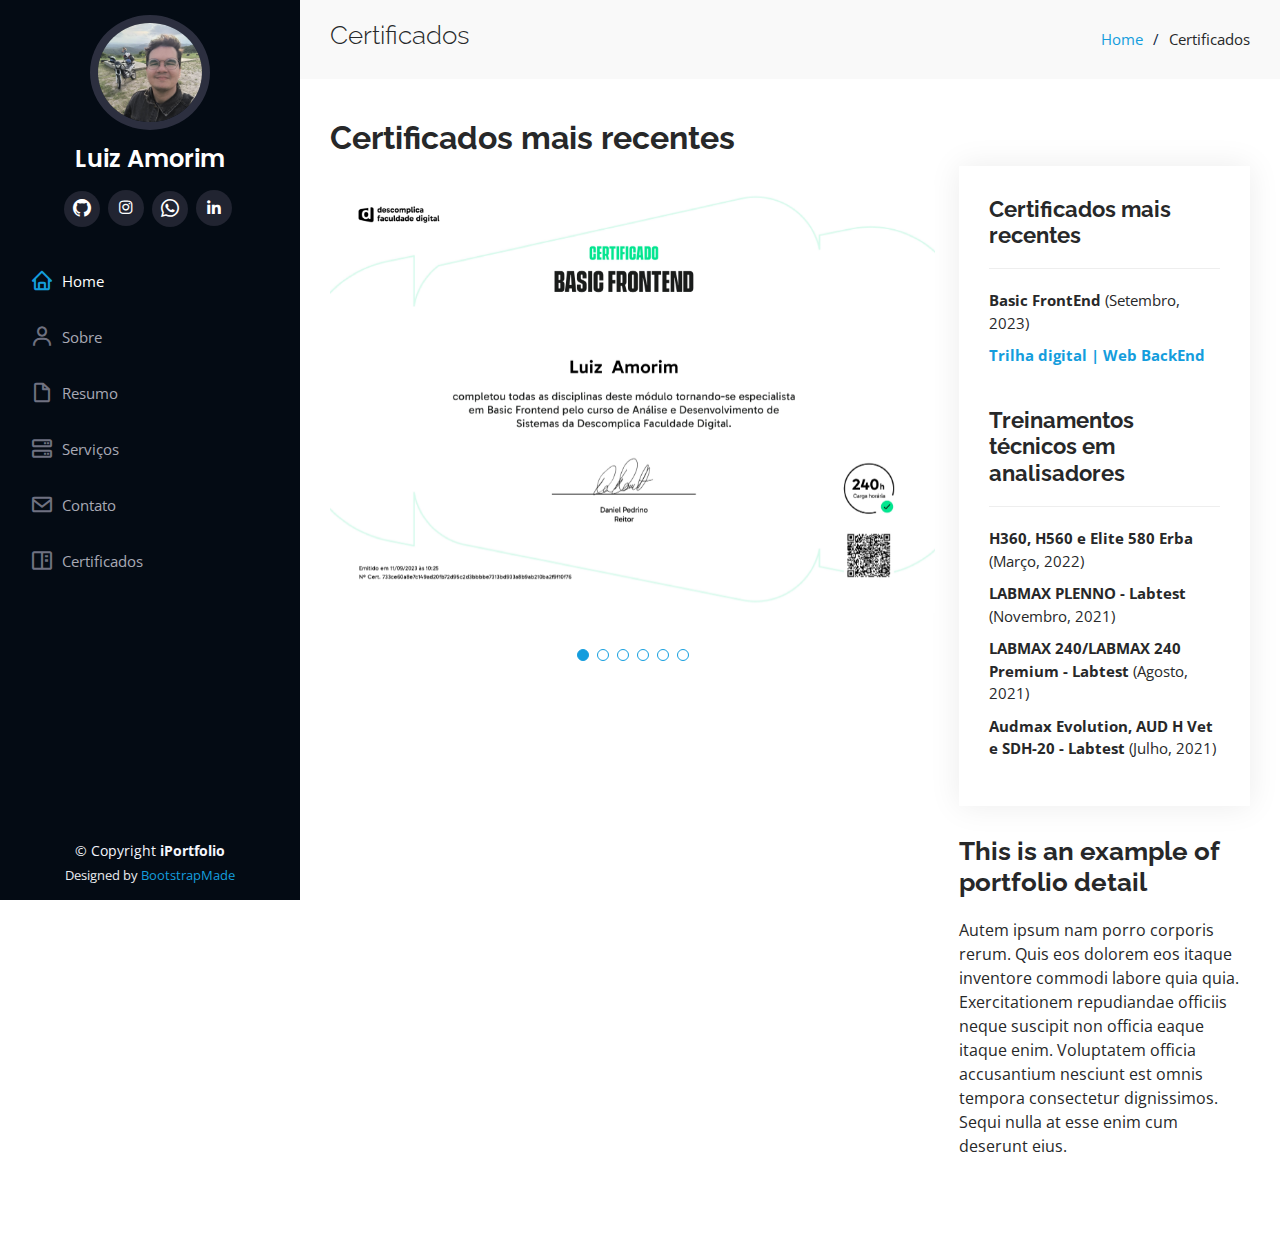
==== Certificados.html @ 624e808c "certificados" ====
<!DOCTYPE html>
<html lang="en">

<head>
  <meta charset="utf-8">
  <meta content="width=device-width, initial-scale=1.0" name="viewport">

  <title>Certificados</title>
  <meta content="" name="description">
  <meta content="" name="keywords">

  <!-- Favicons -->
  <link href="assets/img/favicon.png" rel="icon">
  <link href="assets/img/apple-touch-icon.png" rel="apple-touch-icon">

  <!-- Google Fonts -->
  <link href="https://fonts.googleapis.com/css?family=Open+Sans:300,300i,400,400i,600,600i,700,700i|Raleway:300,300i,400,400i,500,500i,600,600i,700,700i|Poppins:300,300i,400,400i,500,500i,600,600i,700,700i" rel="stylesheet">

  <!-- Vendor CSS Files -->
  <link href="assets/vendor/aos/aos.css" rel="stylesheet">
  <link href="assets/vendor/bootstrap/css/bootstrap.min.css" rel="stylesheet">
  <link href="assets/vendor/bootstrap-icons/bootstrap-icons.css" rel="stylesheet">
  <link href="assets/vendor/boxicons/css/boxicons.min.css" rel="stylesheet">
  <link href="assets/vendor/glightbox/css/glightbox.min.css" rel="stylesheet">
  <link href="assets/vendor/swiper/swiper-bundle.min.css" rel="stylesheet">

  <!-- Template Main CSS File -->
  <link href="assets/css/style.css" rel="stylesheet">

  <!-- =======================================================
  * Template Name: iPortfolio
  * Updated: Jul 27 2023 with Bootstrap v5.3.1
  * Template URL: https://bootstrapmade.com/iportfolio-bootstrap-portfolio-websites-template/
  * Author: BootstrapMade.com
  * License: https://bootstrapmade.com/license/
  ======================================================== -->
</head>

<body>

  <!-- ======= Mobile nav toggle button ======= -->
  <i class="bi bi-list mobile-nav-toggle d-xl-none"></i>

  <!-- ======= Header ======= -->
  <header id="header">
    <div class="d-flex flex-column">

      <div class="profile">
        <img src="assets/img/profile-img.jpeg" alt="" class="img-fluid rounded-circle">
        <h1 class="text-light"><a href="index.html">Luiz Amorim</a></h1>
        <div class="social-links mt-3 text-center">
          <a href="https://github.com/JZLZ" class="github"><i class="bi bi-github"></i></a>
          <a href="https://www.instagram.com/luiz_ofilho/" class="instagram"><i class="bx bxl-instagram"></i></a>
          <a href="https://wa.me/5581997452372" class="whatsapp"><i class="bi bi-whatsapp"></i></a>
          <a href="https://www.linkedin.com/in/jzlz/" class="linkedin"><i class="bx bxl-linkedin"></i></a>
        </div>
      </div>

      <nav id="navbar" class="nav-menu navbar">
        <ul>
          <li><a href="index.html" class="nav-link scrollto active"><i class="bx bx-home"></i> <span>Home</span></a></li>
          <li><a href="index.htmlindex.html#about" class="nav-link scrollto"><i class="bx bx-user"></i> <span>Sobre</span></a></li>
          <li><a href="index.html#resume" class="nav-link scrollto"><i class="bx bx-file-blank"></i> <span>Resumo</span></a></li>
          <li><a href="index.html#services" class="nav-link scrollto"><i class="bx bx-server"></i> <span>Serviços</span></a></li>
          <li><a href="index.html#contact" class="nav-link scrollto"><i class="bx bx-envelope"></i> <span>Contato</span></a></li>
          <li><a href="Certificados.html" class="nav-link scrollto"><i class="bx bx-book-content"></i> <span>Certificados</span></a></li>
        </ul>
      </nav><!-- .nav-menu -->
    </div>
  </header><!-- End Header -->

  <main id="main">

    <!-- ======= Breadcrumbs ======= -->
    <section id="breadcrumbs" class="breadcrumbs">
      <div class="container">

        <div class="d-flex justify-content-between align-items-center">
          <h2>Certificados</h2>
          <ol>
            <li><a href="index.html">Home</a></li>
            <li>Certificados</li>
          </ol>
        </div>

      </div>
    </section><!-- End Breadcrumbs -->

    <!-- ======= Portfolio Details Section ======= -->
    <section id="portfolio-details" class="portfolio-details">
      <div class="container">
        <h2><b>Certificados mais recentes</b></h2>

        <div class="row gy-4">

          <div class="col-lg-8">
            <div class="portfolio-details-slider swiper">
              <div class="swiper-wrapper align-items-center">
                <div class="swiper-slide">
                  <img src="assets/certificados/Basic FrontEnd_page-0001.jpg" alt="">
                </div>

                <div class="swiper-slide">
                  <img src="https://media.licdn.com/dms/image/sync/D4D27AQEociqWlqI24g/articleshare-shrink_800/0/1695219539178?e=1696968000&v=beta&t=RDynOLt2sUQAKeTplDEaIslilQl4F1YNQlPYbWREIt0" alt="">
                </div>
                
                <div class="swiper-slide">
                  <img src="assets/certificados/Erba - Hematologia_page-0001.jpg" alt="">
                </div>
                               
                <div class="swiper-slide">
                  <img src="assets/certificados/LABMAX PLENNO_page-0001.jpg" alt="">
                </div>
                
                <div class="swiper-slide">
                  <img src="assets/certificados/LABMAX 240_page-0001.jpg" alt="">
                </div>
                
                <div class="swiper-slide">
                  <img src="assets/certificados/Audmax Evolution, AUD H VET e SDH-20_page-0001.jpg" alt="">
                </div>
              </div>
              <div class="swiper-pagination"></div>
            </div>
          </div>

          <div class="col-lg-4">
            <div class="portfolio-info">
              <h3>Certificados mais recentes</h3>
              <ul>
                <li><strong>Basic FrontEnd</strong> (Setembro, 2023)</li>
                <li><a href="https://cursos.ada.tech/curso-digital/ead0a981-2964-479d-8324-bba82190efa4/conclusao"><strong>Trilha digital | Web BackEnd</strong></a></li>
              </ul><br>
              <h3>Treinamentos técnicos em analisadores</h3>
              <ul>
                <li><strong>H360, H560 e Elite 580 Erba</strong> (Março, 2022)</li>
                <li><strong>LABMAX PLENNO - Labtest </strong> (Novembro, 2021)</li>
                <li><strong>LABMAX 240/LABMAX 240 Premium - Labtest</strong> (Agosto, 2021)</li>
                <li><strong>Audmax Evolution, AUD H Vet e SDH-20 - Labtest</strong> (Julho, 2021)</li>
              </ul>
            </div>
            <div class="portfolio-description">
              <h2>This is an example of portfolio detail</h2>
              <p>
                Autem ipsum nam porro corporis rerum. Quis eos dolorem eos itaque inventore commodi labore quia quia. Exercitationem repudiandae officiis neque suscipit non officia eaque itaque enim. Voluptatem officia accusantium nesciunt est omnis tempora consectetur dignissimos. Sequi nulla at esse enim cum deserunt eius.
              </p>
            </div>
          </div>

        </div>

      </div>
    </section><!-- End Portfolio Details Section -->

  </main><!-- End #main -->

  <!-- ======= Footer ======= -->
  <footer id="footer">
    <div class="container">
      <div class="copyright">
        &copy; Copyright <strong><span>iPortfolio</span></strong>
      </div>
      <div class="credits">
        <!-- All the links in the footer should remain intact. -->
        <!-- You can delete the links only if you purchased the pro version. -->
        <!-- Licensing information: https://bootstrapmade.com/license/ -->
        <!-- Purchase the pro version with working PHP/AJAX contact form: https://bootstrapmade.com/iportfolio-bootstrap-portfolio-websites-template/ -->
        Designed by <a href="https://bootstrapmade.com/">BootstrapMade</a>
      </div>
    </div>
  </footer><!-- End  Footer -->

  <a href="#" class="back-to-top d-flex align-items-center justify-content-center"><i class="bi bi-arrow-up-short"></i></a>

  <!-- Vendor JS Files -->
  <script src="assets/vendor/purecounter/purecounter_vanilla.js"></script>
  <script src="assets/vendor/aos/aos.js"></script>
  <script src="assets/vendor/bootstrap/js/bootstrap.bundle.min.js"></script>
  <script src="assets/vendor/glightbox/js/glightbox.min.js"></script>
  <script src="assets/vendor/isotope-layout/isotope.pkgd.min.js"></script>
  <script src="assets/vendor/swiper/swiper-bundle.min.js"></script>
  <script src="assets/vendor/typed.js/typed.umd.js"></script>
  <script src="assets/vendor/waypoints/noframework.waypoints.js"></script>
  <script src="assets/vendor/php-email-form/validate.js"></script>

  <!-- Template Main JS File -->
  <script src="assets/js/main.js"></script>

</body>

</html>
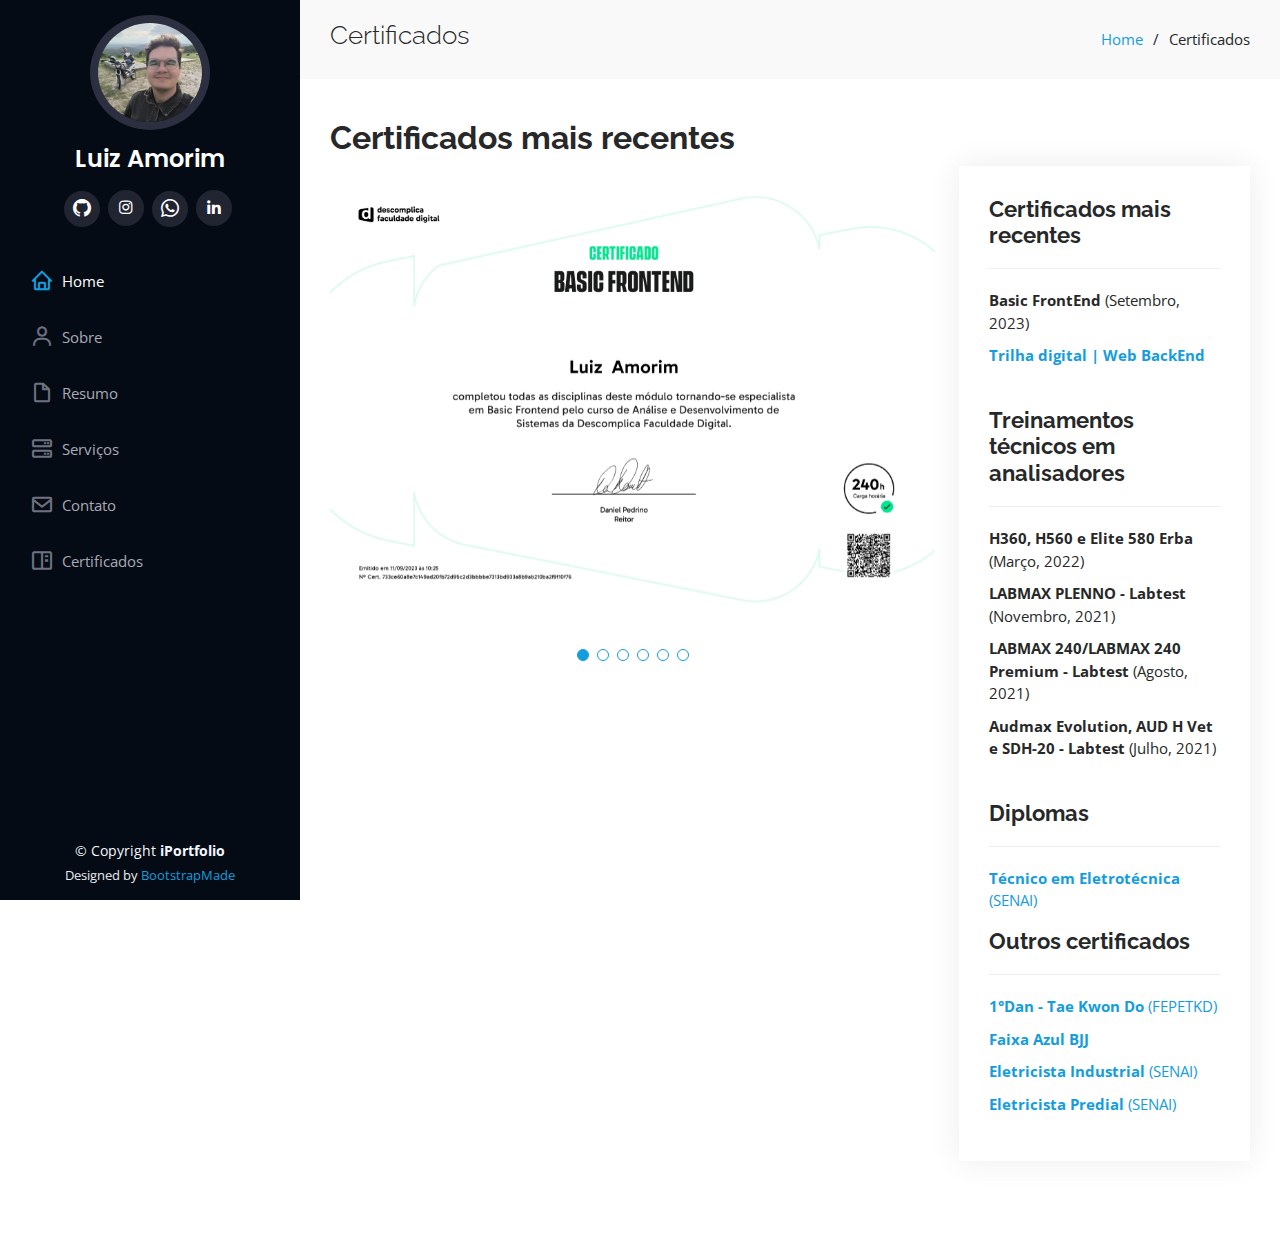
==== commit 45df9957: "certificados-V.2" ====
--- a/Certificados.html
+++ b/Certificados.html
@@ -23,6 +23,7 @@
   <link href="assets/vendor/boxicons/css/boxicons.min.css" rel="stylesheet">
   <link href="assets/vendor/glightbox/css/glightbox.min.css" rel="stylesheet">
   <link href="assets/vendor/swiper/swiper-bundle.min.css" rel="stylesheet">
+  
 
   <!-- Template Main CSS File -->
   <link href="assets/css/style.css" rel="stylesheet">
@@ -59,7 +60,7 @@
       <nav id="navbar" class="nav-menu navbar">
         <ul>
           <li><a href="index.html" class="nav-link scrollto active"><i class="bx bx-home"></i> <span>Home</span></a></li>
-          <li><a href="index.htmlindex.html#about" class="nav-link scrollto"><i class="bx bx-user"></i> <span>Sobre</span></a></li>
+          <li><a href="index.html#about" class="nav-link scrollto"><i class="bx bx-user"></i> <span>Sobre</span></a></li>
           <li><a href="index.html#resume" class="nav-link scrollto"><i class="bx bx-file-blank"></i> <span>Resumo</span></a></li>
           <li><a href="index.html#services" class="nav-link scrollto"><i class="bx bx-server"></i> <span>Serviços</span></a></li>
           <li><a href="index.html#contact" class="nav-link scrollto"><i class="bx bx-envelope"></i> <span>Contato</span></a></li>
@@ -137,13 +138,29 @@
                 <li><strong>LABMAX PLENNO - Labtest </strong> (Novembro, 2021)</li>
                 <li><strong>LABMAX 240/LABMAX 240 Premium - Labtest</strong> (Agosto, 2021)</li>
                 <li><strong>Audmax Evolution, AUD H Vet e SDH-20 - Labtest</strong> (Julho, 2021)</li>
+              </ul><br>
+              <h3>Diplomas</h3>
+              <ul>
+                <li><a href="#" onclick="abrirImagem('assets/certificados/Diploma, eletrotecnica._page-0001.jpg')"><strong>Técnico em Eletrotécnica </strong> (SENAI)</a></li>
               </ul>
+              <h3>Outros certificados</h3>
+              <ul>
+                <li><a href="#" onclick="abrirImagem('assets/certificados/TKD.jpeg')"><strong>1°Dan - Tae Kwon Do</strong> (FEPETKD)</a></li>
+                <li><a href="#" onclick="abrirImagem('assets/certificados/BJJAzul.jpeg')"><strong>Faixa Azul BJJ</strong></a></li>
+                <li><a href="#" onclick="abrirImagem('assets/certificados/EletricisataIndustrial.jpeg')"><strong>Eletricista Industrial</strong> (SENAI)</a></li>
+                <li><a href="#" onclick="abrirImagem('assets/certificados/EletricistaPredial.jpeg')"><strong>Eletricista Predial</strong> (SENAI)</a></li>
+              </ul>
+              <div id="modal" class="modal">
+                <span class="close" onclick="fecharImagem()">&times;</span>
+                <img src="" alt="Imagem" id="imagem">
+              </div>
+                
             </div>
             <div class="portfolio-description">
-              <h2>This is an example of portfolio detail</h2>
+             <!-- <h2>This is an example of portfolio detail</h2>
               <p>
                 Autem ipsum nam porro corporis rerum. Quis eos dolorem eos itaque inventore commodi labore quia quia. Exercitationem repudiandae officiis neque suscipit non officia eaque itaque enim. Voluptatem officia accusantium nesciunt est omnis tempora consectetur dignissimos. Sequi nulla at esse enim cum deserunt eius.
-              </p>
+              </p>-->
             </div>
           </div>
 
@@ -185,6 +202,8 @@
 
   <!-- Template Main JS File -->
   <script src="assets/js/main.js"></script>
+  <!--Abre e fecha imagens (luiz amorim)-->
+  <script src="assets/js/main.js"></script>
 
 </body>
 
--- a/assets/css/style.css
+++ b/assets/css/style.css
@@ -841,6 +841,49 @@
 }
 
 /*--------------------------------------------------------------
+# Certificados (abrir e fechar imagens)
+--------------------------------------------------------------*/
+
+.modal {
+  display: none;
+  position: absolute;
+  z-index: 1;
+  padding-top: 100px;
+  left: 0;
+  top: 0;
+  width: 100%;
+  height: 100%;
+  overflow: auto;
+  background-color: rgb(0, 0, 0);
+  background-color: #149ddd6d;
+}
+
+.modal img {
+  margin: auto;
+  display: block;
+  width: 80%;
+  max-width: 800px;
+}
+
+.close {
+  position: absolute;
+  top: 45px;
+  right: 35px;
+  color: #f1f1f1;
+  font-size: 40px;
+  font-weight: bold;
+  transition: 0.3s;
+}
+
+.close:hover,
+.close:focus {
+  color: #bbb;
+  text-decoration: none;
+  cursor: pointer;
+}
+
+
+/*--------------------------------------------------------------
 # Contact
 --------------------------------------------------------------*/
 .contact {
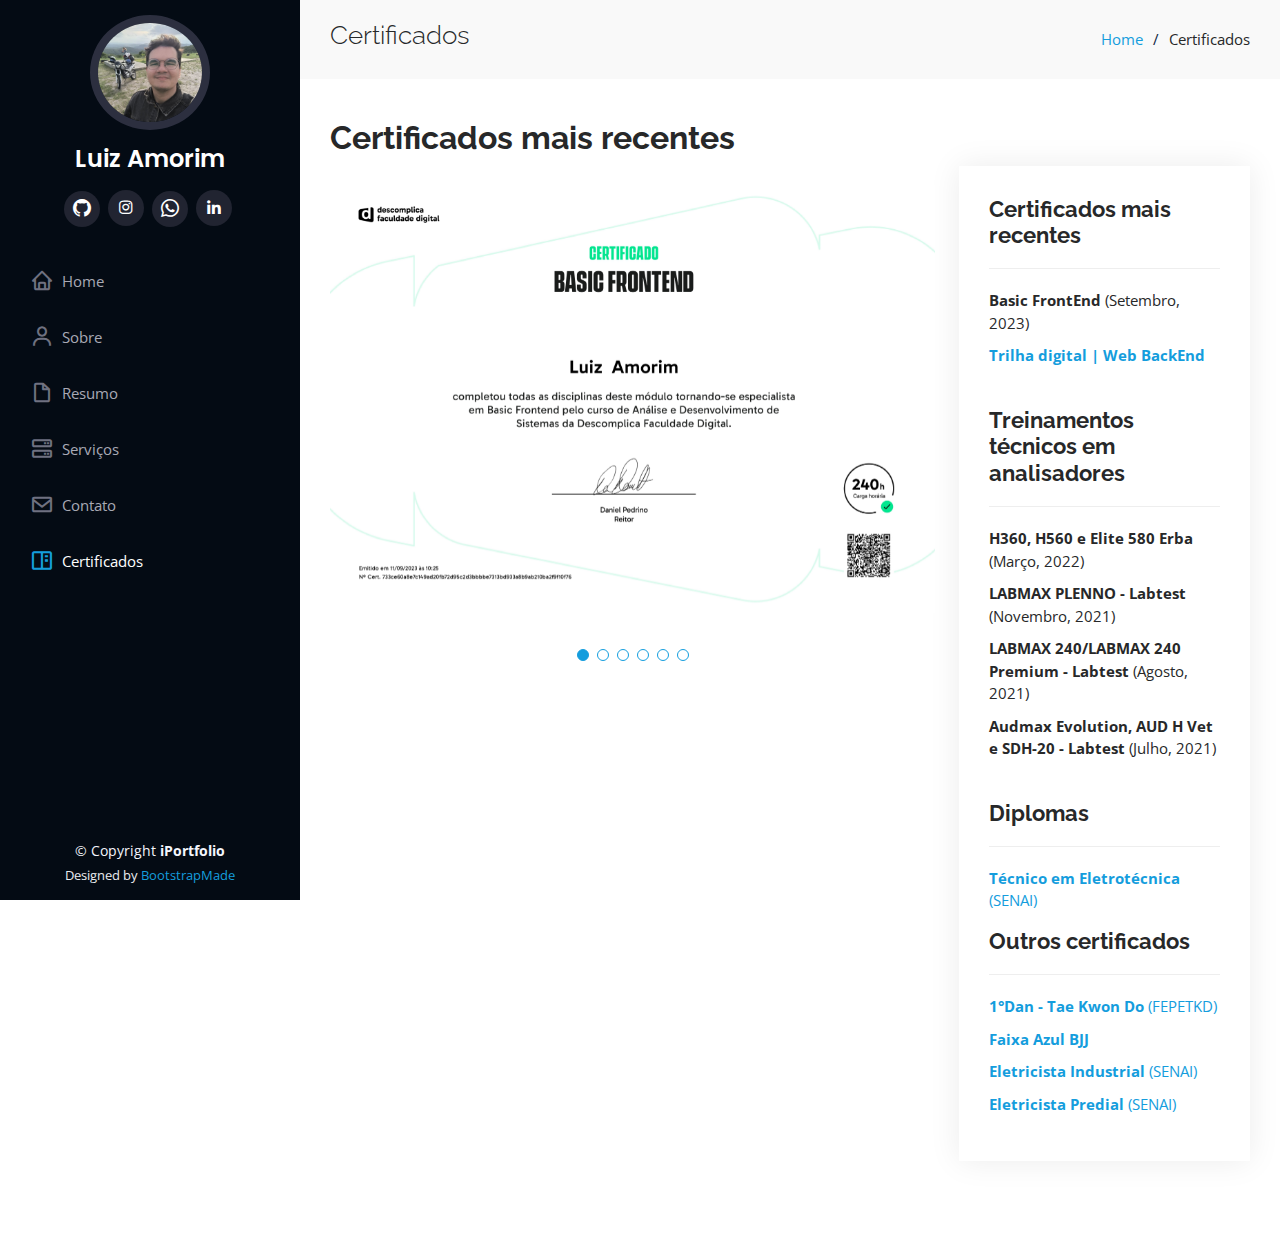
==== commit 30c812e0: "correçãoScrollto" ====
--- a/Certificados.html
+++ b/Certificados.html
@@ -59,12 +59,12 @@
 
       <nav id="navbar" class="nav-menu navbar">
         <ul>
-          <li><a href="index.html" class="nav-link scrollto active"><i class="bx bx-home"></i> <span>Home</span></a></li>
+          <li><a href="index.html" class="nav-link scrollto"><i class="bx bx-home"></i> <span>Home</span></a></li>
           <li><a href="index.html#about" class="nav-link scrollto"><i class="bx bx-user"></i> <span>Sobre</span></a></li>
           <li><a href="index.html#resume" class="nav-link scrollto"><i class="bx bx-file-blank"></i> <span>Resumo</span></a></li>
           <li><a href="index.html#services" class="nav-link scrollto"><i class="bx bx-server"></i> <span>Serviços</span></a></li>
           <li><a href="index.html#contact" class="nav-link scrollto"><i class="bx bx-envelope"></i> <span>Contato</span></a></li>
-          <li><a href="Certificados.html" class="nav-link scrollto"><i class="bx bx-book-content"></i> <span>Certificados</span></a></li>
+          <li><a href="Certificados.html" class="nav-link scrollto active"><i class="bx bx-book-content"></i> <span>Certificados</span></a></li>
         </ul>
       </nav><!-- .nav-menu -->
     </div>
